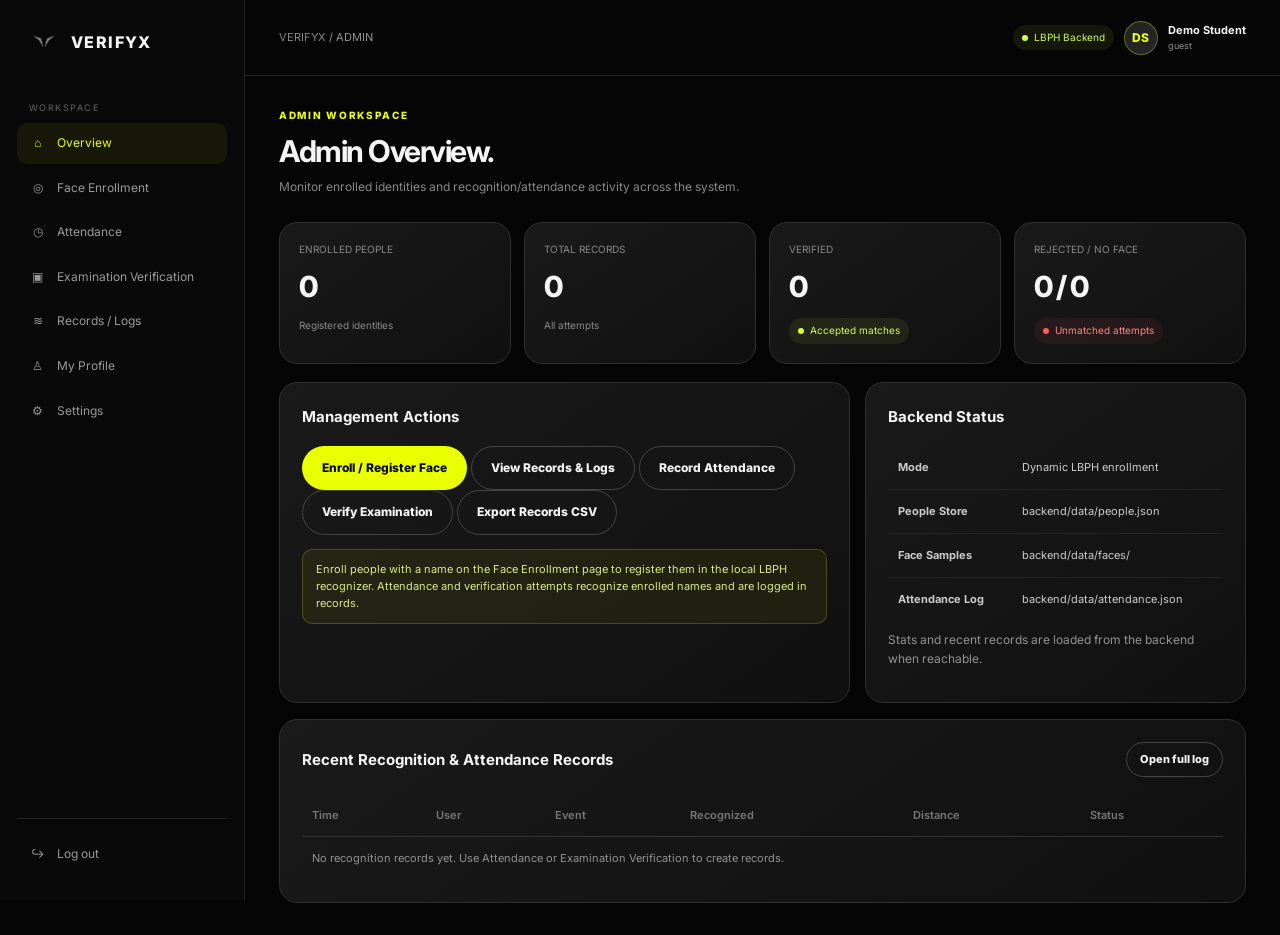
==== admin-dashboard.html @ 3e2d64d0 "Initial commit" ====
﻿<!doctype html>
<html lang="en">
<head>
  <meta charset="utf-8">
  <meta name="viewport" content="width=device-width,initial-scale=1">
  <meta name="theme-color" content="#050505">
  <title>Admin Dashboard | VERIFYX</title>
  <link rel="stylesheet" href="css/style.css">
</head>
<body>
<div class="app-shell">
  <aside class="sidebar">
    <a class="brand" href="index.html"><img src="assets/verifyx-logo.png" alt="VERIFYX V logo"><span>VERIFYX</span></a>
    <div class="side-label">Workspace</div>
    <nav class="side-nav">
      <a class="active" href="admin-dashboard.html" aria-current="page"><span class="ico">⌂</span><span class="nav-text">Overview</span></a>
      <a href="face-enrollment.html"><span class="ico">◎</span><span class="nav-text">Face Enrollment</span></a>
      <a href="attendance.html"><span class="ico">◷</span><span class="nav-text">Attendance</span></a>
      <a href="examination-verification.html"><span class="ico">▣</span><span class="nav-text">Examination Verification</span></a>
      <a href="attendance-history.html"><span class="ico">≋</span><span class="nav-text">Records / Logs</span></a>
      <a href="my-profile.html"><span class="ico">♙</span><span class="nav-text">My Profile</span></a>
      <a href="settings.html"><span class="ico">⚙</span><span class="nav-text">Settings</span></a>
    </nav>
    <div class="sidebar-bottom"><nav class="side-nav"><a href="#" data-logout><span class="ico">↪</span><span class="nav-text">Log out</span></a></nav></div>
  </aside>

  <main class="app-main">
    <header class="app-top">
      <div class="crumb">VERIFYX <span class="muted">/ ADMIN</span></div>
      <div class="user-chip"><span class="status ok">LBPH Backend</span><div class="avatar" data-user-avatar>VX</div><div><b id="displayName">Administrator</b><div class="muted" style="font-size:9px" id="displayId">Admin</div></div></div>
    </header>

    <div class="app-content">
      <div class="page-title">
        <div>
          <div class="eyebrow">ADMIN WORKSPACE</div>
          <h1>Admin Overview.</h1>
          <p>Monitor enrolled identities and recognition/attendance activity across the system.</p>
        </div>
      </div>

      <div class="stats" aria-label="Admin summary">
        <div class="stat-card"><div class="label">ENROLLED PEOPLE</div><div class="value" id="statEnrollments" data-stat="enrollments">0</div><div class="sub">Registered identities</div></div>
        <div class="stat-card"><div class="label">TOTAL RECORDS</div><div class="value" id="statTotalRecords" data-stat="total">0</div><div class="sub">All attempts</div></div>
        <div class="stat-card"><div class="label">VERIFIED</div><div class="value" id="statVerified" data-stat="verified">0</div><div class="sub"><span class="status ok">Accepted matches</span></div></div>
        <div class="stat-card"><div class="label">REJECTED / NO FACE</div><div class="value"><span id="statRejected">0</span> / <span id="statNoFace">0</span></div><div class="sub"><span class="status bad">Unmatched attempts</span></div></div>
      </div>

      <div class="content-grid">
        <section class="panel">
          <div class="panel-head"><h3>Management Actions</h3></div>
          <div class="controls" style="flex-wrap:wrap;gap:10px">
            <a class="btn btn-primary" href="face-enrollment.html">Enroll / Register Face</a>
            <a class="btn btn-ghost" href="attendance-history.html">View Records & Logs</a>
            <a class="btn btn-ghost" href="attendance.html">Record Attendance</a>
            <a class="btn btn-ghost" href="examination-verification.html">Verify Examination</a>
            <button class="btn btn-ghost" data-export type="button">Export Records CSV</button>
          </div>
          <div class="notice" style="margin-top:14px">
            Enroll people with a name on the Face Enrollment page to register them in the local LBPH recognizer. Attendance and verification attempts recognize enrolled names and are logged in records.
          </div>
        </section>

        <aside class="panel">
          <div class="panel-head"><h3>Backend Status</h3></div>
          <table class="info-table">
            <tr><td><b>Mode</b></td><td>Dynamic LBPH enrollment</td></tr>
            <tr><td><b>People Store</b></td><td>backend/data/people.json</td></tr>
            <tr><td><b>Face Samples</b></td><td>backend/data/faces/</td></tr>
            <tr><td><b>Attendance Log</b></td><td>backend/data/attendance.json</td></tr>
          </table>
          <p class="muted" style="margin-top:10px;font-size:12px">Stats and recent records are loaded from the backend when reachable.</p>
        </aside>
      </div>

      <section class="panel" style="margin-top:16px">
        <div class="panel-head"><h3>Recent Recognition & Attendance Records</h3><a class="btn btn-ghost btn-small" href="attendance-history.html">Open full log</a></div>
        <div class="table-wrap">
          <table aria-label="Recent records">
            <thead>
              <tr>
                <th scope="col">Time</th>
                <th scope="col">User</th>
                <th scope="col">Event</th>
                <th scope="col">Recognized</th>
                <th scope="col">Distance</th>
                <th scope="col">Status</th>
              </tr>
            </thead>
            <tbody id="recentRecordsBody">
              <tr><td colspan="6" class="muted">Loading records...</td></tr>
            </tbody>
          </table>
        </div>
      </section>
    </div>
  </main>
</div>

<script src="js/main.js"></script>
<script src="js/profile.js"></script>
<script src="js/api.js"></script>
<script src="js/dashboard.js"></script>
</body>
</html>
---- css/style.css ----
@import url('https://fonts.googleapis.com/css2?family=Inter:wght@400;500;600;700;800&family=Manrope:wght@400;500;600;700;800&display=swap');
:root{--bg:#050505;--panel:#101010;--card:#171717;--card2:#202020;--line:#303030;--muted:#929292;--white:#f5f5f5;--lime:#eaff00;--lime2:#d7e900;--red:#ff5d5d;--green:#cfff4d;--radius:18px}
*{box-sizing:border-box}html{scroll-behavior:smooth}body{margin:0;background:var(--bg);color:var(--white);font-family:Inter,Manrope,Arial,sans-serif;font-size:14px;line-height:1.55}a{color:inherit;text-decoration:none}button,input,select,textarea{font:inherit}button{cursor:pointer}.muted{color:var(--muted)}.lime{color:var(--lime)}.eyebrow{color:var(--lime);font-size:10px;letter-spacing:.17em;text-transform:uppercase;font-weight:800}.container{width:min(1160px,calc(100% - 48px));margin:auto}.btn{border:1px solid transparent;border-radius:999px;padding:12px 19px;font-weight:800;font-size:12px;display:inline-flex;align-items:center;justify-content:center;gap:9px;transition:.2s}.btn-primary{background:var(--lime);color:#090909}.btn-primary:hover{background:#f5ff69;transform:translateY(-2px);box-shadow:0 8px 28px #eaff0025}.btn-ghost{background:transparent;border-color:#444;color:#f5f5f5}.btn-ghost:hover{border-color:var(--lime);color:var(--lime)}.btn-small{padding:8px 13px;font-size:11px}.icon-btn{border:1px solid var(--line);background:#151515;color:white;border-radius:11px;padding:9px 12px}.topnav{height:76px;display:flex;align-items:center;justify-content:space-between;border-bottom:1px solid #ffffff12;position:relative;z-index:5;background:#050505e8;backdrop-filter:blur(18px)}.brand{display:flex;align-items:center;gap:10px;font-weight:800;letter-spacing:.1em}.brand img{width:34px;height:34px;object-fit:contain}.brand span{font-size:16px}.navlinks{display:flex;gap:27px;align-items:center;color:#b7b7b7;font-size:12px}.navlinks a:hover,.navlinks a.active{color:var(--lime)}.nav-actions{display:flex;align-items:center;gap:10px}.mobile-toggle{display:none}.hero{min-height:570px;display:grid;grid-template-columns:1.05fr .95fr;gap:50px;align-items:center;padding:72px 0 66px;position:relative}.hero h1{font-size:clamp(48px,6.4vw,82px);line-height:.99;letter-spacing:-.065em;margin:18px 0 23px;font-weight:800}.hero h1 em{font-family:Georgia,serif;font-weight:500}.hero p{max-width:490px;color:#aaa;font-size:14px;line-height:1.8}.hero-actions{display:flex;gap:12px;margin-top:28px}.hero-note{display:flex;align-items:center;gap:12px;margin-top:34px;color:#777;font-size:11px}.pulse-dot{width:8px;height:8px;background:var(--lime);border-radius:50%;box-shadow:0 0 14px var(--lime)}.hero-visual{min-height:400px;position:relative;display:grid;place-items:center}.orb{position:absolute;width:350px;height:350px;border-radius:50%;background:radial-gradient(circle,#dfff0021 0%,#dfff0008 36%,transparent 70%);filter:blur(8px)}.scan-card{position:relative;width:min(390px,100%);height:365px;border:1px solid #3d3d3d;border-radius:26px;background:linear-gradient(145deg,#1a1a1a,#090909);box-shadow:0 30px 90px #000;overflow:hidden;padding:20px}.scan-card:before,.scan-card:after{content:"";position:absolute;width:90px;height:90px;border:1px solid #eaff0050;border-radius:50%;filter:blur(1px)}.scan-card:before{top:-48px;right:-28px}.scan-card:after{bottom:-55px;left:-30px}.scan-top{display:flex;justify-content:space-between;color:#8f8f8f;font-size:10px;letter-spacing:.1em}.face-demo{height:245px;margin:18px auto 12px;width:190px;border:1px solid #eaff0080;border-radius:90px 90px 72px 72px;position:relative;display:grid;place-items:center;background:radial-gradient(ellipse,#d9e60012,transparent 65%)}.face-demo .face-outline{width:110px;height:155px;border:1px solid #777;border-radius:48% 48% 45% 45%;position:relative;opacity:.8}.face-outline:before{content:"";position:absolute;width:55px;height:22px;border:1px solid #777;border-bottom:0;border-radius:50% 50% 0 0;top:50px;left:27px}.face-outline:after{content:"";position:absolute;width:34px;height:1px;background:#777;left:37px;top:95px;box-shadow:0 22px 0 #777}.corner{position:absolute;width:24px;height:24px;border-color:var(--lime);border-style:solid}.c1{top:-1px;left:-1px;border-width:2px 0 0 2px}.c2{top:-1px;right:-1px;border-width:2px 2px 0 0}.c3{bottom:-1px;left:-1px;border-width:0 0 2px 2px}.c4{bottom:-1px;right:-1px;border-width:0 2px 2px 0}.scan-line{position:absolute;height:2px;left:5px;right:5px;top:22%;background:var(--lime);box-shadow:0 0 15px var(--lime);animation:scan 3s ease-in-out infinite}.scan-meta{display:flex;justify-content:space-between;color:#aaa;font-size:10px}.scan-meta strong{color:var(--lime)}@keyframes scan{0%,100%{top:15%;opacity:.25}50%{top:85%;opacity:1}}.float-tag{position:absolute;background:#191919;border:1px solid #3b3b3b;border-radius:13px;padding:13px 16px;box-shadow:0 15px 35px #000;color:#ddd;font-size:11px}.float-tag b{display:block;color:var(--lime);font-size:18px}.tag-one{top:45px;right:-12px}.tag-two{bottom:40px;left:-15px}.section{padding:85px 0;border-top:1px solid #ffffff10}.section-head{display:flex;justify-content:space-between;align-items:end;gap:30px;margin-bottom:32px}.section h2{font-size:clamp(30px,4vw,46px);letter-spacing:-.05em;line-height:1.1;margin:10px 0}.section-head p{max-width:380px;color:var(--muted);font-size:12px}.grid3{display:grid;grid-template-columns:repeat(3,1fr);gap:15px}.feature-card,.stat-card,.panel{background:linear-gradient(145deg,#1a1a1a,#101010);border:1px solid #303030;border-radius:var(--radius);padding:25px;position:relative;overflow:hidden}.feature-card{min-height:220px}.feature-card .num{color:var(--lime);font-size:11px;letter-spacing:.12em}.feature-card h3{font-size:20px;margin:32px 0 9px;letter-spacing:-.03em}.feature-card p{color:#999;font-size:12px;max-width:290px}.feature-card:hover{border-color:#777;transform:translateY(-3px);transition:.25s}.steps{display:grid;grid-template-columns:repeat(3,1fr);gap:15px}.step{padding:22px;border-top:1px solid #555}.step .number{font-size:38px;color:#555;font-weight:800;letter-spacing:-.06em}.step h3{margin:12px 0 5px}.step p{color:#999;font-size:12px}.footer{padding:35px 0;border-top:1px solid #ffffff14;color:#777;font-size:11px}.footer-inner{display:flex;justify-content:space-between;align-items:center;gap:20px}.footer-links{display:flex;gap:20px;flex-wrap:wrap}.footer a:hover{color:var(--lime)}
/* authentication */
.auth-wrap{min-height:100vh;display:grid;grid-template-columns:1fr 1fr}.auth-art{padding:40px 7vw;display:flex;flex-direction:column;justify-content:space-between;background:radial-gradient(ellipse at 50% 48%,#dfff0014,transparent 48%),#080808;border-right:1px solid #ffffff12}.auth-art h1{font-size:clamp(42px,5vw,68px);line-height:1;letter-spacing:-.06em;margin:24px 0}.auth-art p{max-width:390px;color:#999}.auth-art-bottom{color:#666;font-size:11px}.auth-form-side{display:grid;place-items:center;padding:40px 24px}.auth-box{width:min(430px,100%)}.auth-box h2{font-size:34px;letter-spacing:-.05em;margin:10px 0 4px}.auth-box>p{color:#888;font-size:12px;margin:0 0 24px}.switcher{display:grid;grid-template-columns:1fr 1fr;padding:4px;background:#141414;border:1px solid #303030;border-radius:999px;margin:20px 0 25px}.switcher button{border:0;border-radius:999px;padding:10px;background:transparent;color:#888;font-weight:700;font-size:12px}.switcher button.active{background:var(--lime);color:#090909}.field{display:block;margin:14px 0}.field label{display:block;color:#bdbdbd;font-size:11px;margin-bottom:7px}.field input,.field select,.field textarea{width:100%;background:#111;border:1px solid #333;border-radius:11px;color:white;padding:13px 14px;outline:none}.field input:focus,.field select:focus,.field textarea:focus{border-color:var(--lime);box-shadow:0 0 0 3px #eaff0012}.field-row{display:grid;grid-template-columns:1fr 1fr;gap:12px}.form-meta{display:flex;justify-content:space-between;align-items:center;font-size:11px;color:#999;margin:13px 0 18px}.form-meta a,.auth-foot a{color:var(--lime)}.checkline{display:flex;gap:8px;align-items:flex-start;color:#999;font-size:11px}.checkline input{accent-color:var(--lime);margin-top:2px}.full{width:100%}.auth-foot{text-align:center;color:#888;font-size:11px;margin-top:20px}.notice{padding:11px 13px;border-radius:10px;background:#eaff0010;border:1px solid #eaff0033;color:#dce88a;font-size:11px;margin:13px 0}.form-error{color:#ff8e8e;font-size:11px;min-height:15px}.hidden{display:none!important}
/* app shell */
.app-shell{min-height:100vh;display:grid;grid-template-columns:245px 1fr}.sidebar{background:#090909;border-right:1px solid #242424;padding:25px 17px;display:flex;flex-direction:column;position:sticky;top:0;height:100vh}.sidebar .brand{padding:0 10px 28px}.side-label{color:#656565;font-size:9px;letter-spacing:.16em;text-transform:uppercase;padding:14px 12px 8px}.side-nav{display:grid;gap:4px}.side-nav a{display:flex;align-items:center;gap:11px;padding:11px 12px;border-radius:10px;color:#999;font-size:12px}.side-nav a:hover,.side-nav a.active{background:#eaff0010;color:var(--lime)}.side-nav .ico{width:17px;text-align:center}.sidebar-bottom{margin-top:auto;border-top:1px solid #222;padding-top:15px}.app-main{min-width:0}.app-top{height:76px;border-bottom:1px solid #222;display:flex;justify-content:space-between;align-items:center;padding:0 34px}.app-top .crumb{color:#888;font-size:11px}.user-chip{display:flex;align-items:center;gap:10px;font-size:11px}.avatar{width:34px;height:34px;border-radius:50%;background:#242424;border:1px solid #444;display:grid;place-items:center;color:var(--lime);font-weight:800}.app-content{padding:32px 34px;max-width:1400px;margin:auto}.page-title{display:flex;justify-content:space-between;align-items:end;gap:20px;margin-bottom:25px}.page-title h1{font-size:30px;letter-spacing:-.05em;margin:4px 0}.page-title p{color:#888;font-size:12px;margin:0}.stats{display:grid;grid-template-columns:repeat(4,1fr);gap:13px;margin-bottom:18px}.stat-card{padding:19px}.stat-card .label{font-size:10px;color:#888}.stat-card .value{font-size:29px;font-weight:800;letter-spacing:-.05em;margin:8px 0}.stat-card .sub{font-size:10px;color:#888}.stat-card .value small{font-size:11px;color:var(--lime);letter-spacing:0}.content-grid{display:grid;grid-template-columns:1.2fr .8fr;gap:15px}.panel{padding:22px}.panel-head{display:flex;justify-content:space-between;align-items:center;margin-bottom:18px}.panel h3{font-size:15px;margin:0}.panel-head small{color:#888;font-size:10px}.status{display:inline-flex;align-items:center;gap:6px;border-radius:99px;padding:5px 9px;font-size:10px;background:#ffffff0c;color:#bbb}.status:before{content:"";width:6px;height:6px;border-radius:50%;background:#888}.status.ok{color:var(--green);background:#cfff4d12}.status.ok:before{background:var(--green)}.status.pending{color:var(--lime);background:#eaff0012}.status.pending:before{background:var(--lime)}.status.bad{color:#ff8585;background:#ff5d5d12}.status.bad:before{background:#ff5d5d}.table-wrap{overflow:auto}table{width:100%;border-collapse:collapse;white-space:nowrap;font-size:11px}th{text-align:left;color:#777;font-weight:600;padding:12px 10px;border-bottom:1px solid #333}td{padding:13px 10px;border-bottom:1px solid #242424;color:#ccc}tr:last-child td{border-bottom:0}.camera-panel{background:#0b0b0b;border:1px solid #343434;border-radius:17px;padding:15px}.camera-view{position:relative;min-height:300px;background:radial-gradient(ellipse at center,#1a1d0d,#080808 65%);border-radius:12px;overflow:hidden;display:grid;place-items:center}.camera-view video{width:100%;height:100%;min-height:300px;object-fit:cover;position:absolute;inset:0;transform:scaleX(-1)}.camera-view canvas{position:absolute;inset:0;width:100%;height:100%;pointer-events:none}.camera-placeholder{text-align:center;color:#777;z-index:1;padding:20px}.camera-placeholder .cam-icon{font-size:35px;color:#777;margin-bottom:8px}.face-frame{width:175px;height:220px;border:1px solid #eaff0080;border-radius:90px 90px 70px 70px;position:absolute;z-index:2;pointer-events:none}.face-frame:before,.face-frame:after{content:"";position:absolute;width:24px;height:24px;border-color:var(--lime);border-style:solid}.face-frame:before{left:-1px;top:-1px;border-width:2px 0 0 2px}.face-frame:after{right:-1px;bottom:-1px;border-width:0 2px 2px 0}.camera-live{position:absolute;top:12px;left:12px;z-index:3;background:#080808c9;padding:6px 9px;border-radius:99px;font-size:9px;color:var(--lime);letter-spacing:.1em}.camera-actions{display:flex;gap:9px;flex-wrap:wrap;margin-top:13px}.camera-status{font-size:11px;color:#aaa;margin-top:12px;min-height:18px}.result-box{border:1px solid #333;background:#121212;border-radius:13px;padding:16px;margin-top:14px}.result-box h4{margin:0 0 5px;font-size:13px}.result-box p{margin:0;color:#888;font-size:11px}.toolbar{display:flex;gap:9px;flex-wrap:wrap;margin-bottom:14px}.toolbar input,.toolbar select{background:#111;border:1px solid #333;border-radius:10px;color:#eee;padding:10px 12px;font-size:11px}.chart-bars{height:170px;display:flex;align-items:end;gap:12px;padding:12px 4px 0;border-bottom:1px solid #333}.bar-col{flex:1;display:flex;flex-direction:column;align-items:center;gap:8px;height:100%;justify-content:end}.bar{width:100%;max-width:35px;background:linear-gradient(0deg,#b8c900,var(--lime));border-radius:5px 5px 0 0;min-height:4px}.bar-col small{font-size:9px;color:#777}.progress{height:6px;background:#333;border-radius:99px;overflow:hidden;margin:10px 0}.progress span{display:block;height:100%;background:var(--lime);border-radius:99px}.modal-backdrop{position:fixed;inset:0;background:#000b;backdrop-filter:blur(12px);z-index:20;display:none;place-items:center;padding:20px}.modal-backdrop.open{display:grid}.modal{width:min(650px,100%);max-height:85vh;overflow:auto;background:#171717d9;border:1px solid #ffffff30;border-radius:20px;box-shadow:0 30px 100px #000;padding:27px;backdrop-filter:blur(22px)}.modal-head{display:flex;justify-content:space-between;align-items:center;margin-bottom:15px}.modal h2{font-size:23px;margin:4px 0}.modal-content{color:#aaa;font-size:12px}.modal-content h4{color:#eee;margin:18px 0 5px}.modal-actions{display:flex;justify-content:flex-end;gap:9px;margin-top:20px}.toast{position:fixed;right:22px;bottom:22px;z-index:50;background:#1d1d1d;border:1px solid #555;border-left:3px solid var(--lime);padding:13px 17px;border-radius:12px;box-shadow:0 12px 35px #000;color:#eee;font-size:12px;max-width:340px;display:none}.toast.show{display:block;animation:toastin .25s ease}@keyframes toastin{from{opacity:0;transform:translateY(8px)}to{opacity:1;transform:none}}
@media(max-width:900px){.hero{grid-template-columns:1fr;gap:20px}.hero-visual{min-height:370px}.grid3,.steps{grid-template-columns:1fr 1fr}.auth-wrap{grid-template-columns:1fr}.auth-art{display:none}.app-shell{grid-template-columns:75px 1fr}.sidebar{padding:20px 9px}.sidebar .brand{justify-content:center;padding:0 0 25px}.sidebar .brand span,.side-label,.side-nav a .nav-text{display:none}.side-nav a{justify-content:center;padding:13px 5px}.side-nav a .ico{font-size:16px}.sidebar-bottom .side-nav a{font-size:0}.stats{grid-template-columns:repeat(2,1fr)}}
@media(max-width:620px){.container{width:min(100% - 32px,1160px)}.topnav{height:66px}.navlinks{display:none;position:absolute;top:65px;left:0;right:0;background:#090909;padding:18px 24px;flex-direction:column;align-items:flex-start;border-bottom:1px solid #333}.navlinks.open{display:flex}.mobile-toggle{display:inline-flex}.nav-actions .btn-ghost{display:none}.hero{padding:55px 0 40px;min-height:auto}.hero h1{font-size:52px}.hero-visual{min-height:340px}.scan-card{height:330px}.face-demo{height:210px}.tag-one{right:0}.tag-two{left:0}.section{padding:60px 0}.section-head{display:block}.grid3,.steps{grid-template-columns:1fr}.footer-inner{align-items:flex-start;flex-direction:column}.field-row{grid-template-columns:1fr}.auth-form-side{padding:28px 20px}.app-shell{display:block}.sidebar{height:auto;position:sticky;top:0;z-index:10;display:block;padding:10px 14px;border-right:0;border-bottom:1px solid #333}.sidebar .brand{justify-content:flex-start;padding:0}.sidebar .brand span{display:block}.side-nav{display:flex;overflow:auto;margin-top:10px}.side-nav a{flex:0 0 auto;padding:9px 10px}.side-nav a .nav-text{display:block;font-size:10px}.side-label,.sidebar-bottom{display:none}.app-top{height:60px;padding:0 16px}.app-content{padding:23px 16px}.page-title{align-items:flex-start;flex-direction:column}.page-title h1{font-size:26px}.stats{gap:9px}.stat-card{padding:14px}.stat-card .value{font-size:23px}.content-grid{grid-template-columns:1fr}.camera-view,.camera-view video{min-height:250px}.camera-actions .btn{flex:1}.panel{padding:16px}}

/* ===== Profile, history and settings pages (shared extensions) ===== */
.avatar{overflow:hidden;flex:0 0 auto;border-color:#eaff0055;color:var(--white);font-size:12px;letter-spacing:.02em;line-height:1}
.avatar .initials{display:block;color:var(--lime)}
.avatar img{width:100%;height:100%;object-fit:cover;display:block}
.avatar-xl{width:124px;height:124px;border:2px solid #eaff0066;font-size:42px;letter-spacing:.02em;background:#141414;box-shadow:0 0 0 6px #eaff000d}
.status.warn{color:#ffd166;background:#ffd16612}.status.warn:before{background:#ffd166}
.page-title .actions{display:flex;gap:9px;flex-wrap:wrap}
.btn:disabled{opacity:.45;cursor:not-allowed;transform:none;box-shadow:none}
.btn:focus-visible,.icon-btn:focus-visible,.switch input:focus-visible+.slider,.toolbar input:focus-visible,.toolbar select:focus-visible{outline:2px solid var(--lime);outline-offset:2px}
.btn-danger{background:transparent;border-color:#5a2a2a;color:#ff8e8e}.btn-danger:hover{border-color:var(--red);color:var(--red)}
.field input:disabled,.field select:disabled{color:#bdbdbd;background:#0d0d0d;border-color:#252525;cursor:not-allowed;opacity:1}
.field input[readonly]{color:#bdbdbd;background:#0d0d0d;border-color:#252525;cursor:default}
.field .hint{font-size:10px;color:#777;margin-top:6px}
.field.has-error input,.field.has-error select{border-color:#ff5d5d}
.field .err{color:#ff8e8e;font-size:10px;margin-top:6px;min-height:0}
.form-grid{display:grid;grid-template-columns:repeat(3,1fr);gap:0 14px}
.form-grid .span2{grid-column:span 2}.form-grid .span3{grid-column:1/-1}
.stack{display:grid;gap:15px}
.two-col{display:grid;grid-template-columns:1fr 1fr;gap:15px}
.table-toolbar{display:flex;gap:9px;flex-wrap:wrap;align-items:end;margin-bottom:14px}
.table-toolbar .grow{flex:1 1 220px}
.table-toolbar label{display:block;font-size:10px;color:#777;margin:0 0 5px}
.table-toolbar input,.table-toolbar select{width:100%;background:#111;border:1px solid #333;border-radius:10px;color:#eee;padding:10px 12px;font-size:11px;min-height:38px}
.table-toolbar input:focus,.table-toolbar select:focus{outline:none;border-color:var(--lime)}
.table-toolbar input[type=date]{color-scheme:dark}
.table-toolbar .ctl{min-width:140px}
th .sort-btn{background:none;border:0;color:inherit;font-weight:600;padding:0;display:inline-flex;gap:6px;align-items:center}
th .sort-btn:hover{color:var(--lime)}
.pager{display:flex;justify-content:space-between;align-items:center;gap:12px;flex-wrap:wrap;margin-top:14px;font-size:11px;color:#888}
.pager .pages{display:flex;gap:6px;flex-wrap:wrap}
.pager .pg{min-width:34px;padding:7px 10px;border-radius:9px;border:1px solid var(--line);background:#111;color:#ccc;font-size:11px;font-weight:700}
.pager .pg:hover:not(:disabled){border-color:var(--lime);color:var(--lime)}
.pager .pg.current{background:var(--lime);color:#090909;border-color:var(--lime)}
.pager .pg:disabled{opacity:.4;cursor:not-allowed}
.empty-state{text-align:center;padding:46px 16px;color:#888}
.empty-state .empty-ico{width:54px;height:54px;border-radius:50%;border:1px solid #333;display:grid;place-items:center;margin:0 auto 14px;font-size:22px;color:var(--lime);background:#141414}
.empty-state h4{margin:0 0 5px;color:#eee;font-size:14px}
.empty-state p{margin:0 0 14px;font-size:11px}
.profile-card{display:flex;gap:28px;align-items:center;flex-wrap:wrap}
.profile-photo{display:grid;gap:12px;justify-items:center}
.photo-actions{display:flex;gap:8px;flex-wrap:wrap;justify-content:center}
.profile-meta{flex:1 1 280px;min-width:0}
.profile-meta h2{font-size:26px;letter-spacing:-.04em;margin:0 0 4px;overflow-wrap:anywhere}
.meta-grid{display:grid;grid-template-columns:repeat(2,minmax(0,1fr));gap:14px 22px;margin-top:16px}
.meta-grid dt{font-size:10px;color:#777;margin:0 0 3px}.meta-grid dd{margin:0;font-size:12px;color:#e8e8e8;overflow-wrap:anywhere}
.info-list{display:grid;gap:0;margin:0}
.info-list div{display:flex;justify-content:space-between;gap:14px;padding:12px 0;border-bottom:1px solid #242424;font-size:12px}
.info-list div:last-child{border-bottom:0}.info-list dt{color:#888}.info-list dd{margin:0;color:#e8e8e8;text-align:right;overflow-wrap:anywhere}
.form-actions{display:flex;gap:9px;flex-wrap:wrap;justify-content:flex-end;margin-top:10px}
.setting-row{display:flex;justify-content:space-between;align-items:center;gap:18px;padding:14px 0;border-bottom:1px solid #242424}
.setting-row:last-child{border-bottom:0}
.setting-row b{display:block;font-size:12px;font-weight:600}.setting-row small{color:#888;font-size:11px;display:block;margin-top:2px}
.switch{position:relative;display:inline-block;width:44px;height:25px;flex:0 0 auto}
.switch input{position:absolute;opacity:0;inset:0;width:100%;height:100%;margin:0;cursor:pointer;z-index:1}
.switch .slider{position:absolute;inset:0;background:#2a2a2a;border:1px solid #444;border-radius:99px;transition:.2s}
.switch .slider:before{content:"";position:absolute;width:17px;height:17px;left:3px;top:3px;border-radius:50%;background:#999;transition:.2s}
.switch input:checked+.slider{background:#eaff0022;border-color:var(--lime)}
.switch input:checked+.slider:before{transform:translateX(19px);background:var(--lime)}
.save-bar{display:flex;justify-content:space-between;align-items:center;gap:14px;flex-wrap:wrap;margin-top:18px;padding:16px 22px;border:1px solid #303030;border-radius:var(--radius);background:linear-gradient(145deg,#1a1a1a,#101010)}
.save-msg{font-size:11px;color:var(--green);min-height:16px}
.theme-pill{display:inline-flex;align-items:center;gap:8px;padding:8px 13px;border:1px solid #eaff0055;border-radius:99px;color:var(--lime);font-size:11px;font-weight:700;background:#eaff000d}
.sr-only{position:absolute;width:1px;height:1px;overflow:hidden;clip:rect(0 0 0 0);white-space:nowrap}
@media(max-width:900px){.form-grid{grid-template-columns:1fr 1fr}.form-grid .span2{grid-column:1/-1}.two-col{grid-template-columns:1fr}}
@media(max-width:620px){.form-grid{grid-template-columns:1fr}.meta-grid{grid-template-columns:1fr}.profile-card{flex-direction:column;align-items:flex-start}.profile-photo{justify-items:start}.photo-actions{justify-content:flex-start}.table-toolbar .ctl{flex:1 1 140px}.avatar-xl{width:104px;height:104px;font-size:36px}.form-actions .btn,.save-bar .btn{flex:1}}
@media(prefers-reduced-motion:reduce){.switch .slider,.switch .slider:before{transition:none}}
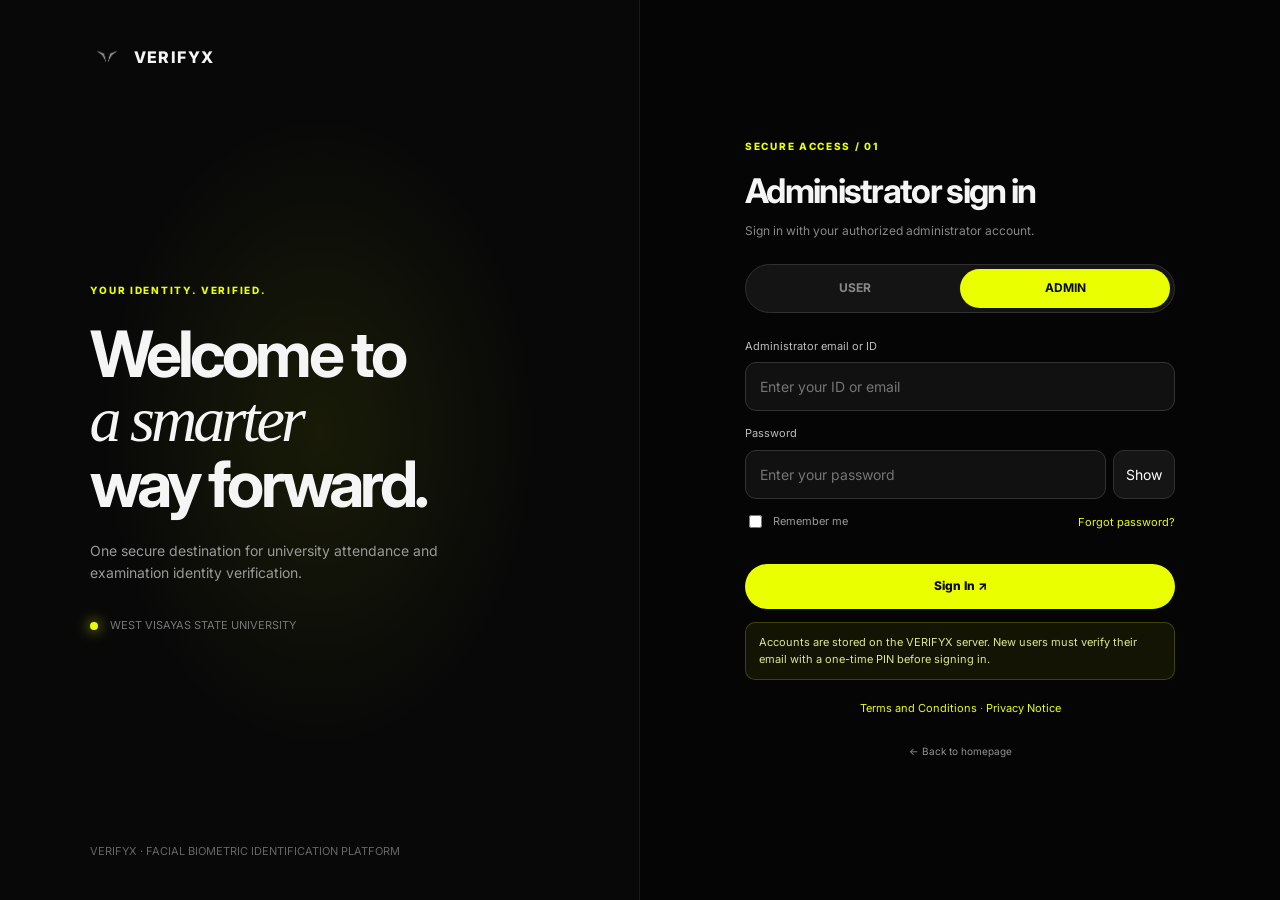
==== commit 925b1804: "chore(ui): rename interface text labels" ====
--- a/admin-dashboard.html
+++ b/admin-dashboard.html
@@ -27,7 +27,7 @@
   <main class="app-main">
     <header class="app-top">
       <div class="crumb">VERIFYX <span class="muted">/ ADMIN</span></div>
-      <div class="user-chip"><span class="status ok">LBPH Backend</span><div class="avatar" data-user-avatar>VX</div><div><b id="displayName">Administrator</b><div class="muted" style="font-size:9px" id="displayId">Admin</div></div></div>
+      <div class="user-chip"><span class="status ok"> VGG Model </span><div class="avatar" data-user-avatar>VX</div><div><b id="displayName">Administrator</b><div class="muted" style="font-size:9px" id="displayId">Admin</div></div></div>
     </header>
 
     <div class="app-content">
@@ -57,14 +57,14 @@
             <button class="btn btn-ghost" data-export type="button">Export Records CSV</button>
           </div>
           <div class="notice" style="margin-top:14px">
-            Enroll people with a name on the Face Enrollment page to register them in the local LBPH recognizer. Attendance and verification attempts recognize enrolled names and are logged in records.
+            Enroll people with a name on the Face Enrollment page to register them in the System. Attendance and verification attempts recognize enrolled names and are logged in records.
           </div>
         </section>
 
         <aside class="panel">
           <div class="panel-head"><h3>Backend Status</h3></div>
           <table class="info-table">
-            <tr><td><b>Mode</b></td><td>Dynamic LBPH enrollment</td></tr>
+            <tr><td><b>Mode</b></td><td>Dynamic enrollment</td></tr>
             <tr><td><b>People Store</b></td><td>backend/data/people.json</td></tr>
             <tr><td><b>Face Samples</b></td><td>backend/data/faces/</td></tr>
             <tr><td><b>Attendance Log</b></td><td>backend/data/attendance.json</td></tr>
--- a/css/style.css
+++ b/css/style.css
@@ -74,3 +74,5 @@
 @media(max-width:900px){.form-grid{grid-template-columns:1fr 1fr}.form-grid .span2{grid-column:1/-1}.two-col{grid-template-columns:1fr}}
 @media(max-width:620px){.form-grid{grid-template-columns:1fr}.meta-grid{grid-template-columns:1fr}.profile-card{flex-direction:column;align-items:flex-start}.profile-photo{justify-items:start}.photo-actions{justify-content:flex-start}.table-toolbar .ctl{flex:1 1 140px}.avatar-xl{width:104px;height:104px;font-size:36px}.form-actions .btn,.save-bar .btn{flex:1}}
 @media(prefers-reduced-motion:reduce){.switch .slider,.switch .slider:before{transition:none}}
+/* Account verification UI */
+.hidden{display:none!important}.otp-panel{padding:18px;border:1px solid #eaff0033;border-radius:14px;background:#eaff000a;margin-top:18px}.otp-panel h3{font-size:22px;letter-spacing:-.03em;margin:8px 0}.otp-panel p.muted{font-size:12px;color:#999;margin:4px 0}.otp-panel .field{margin:16px 0 8px}
